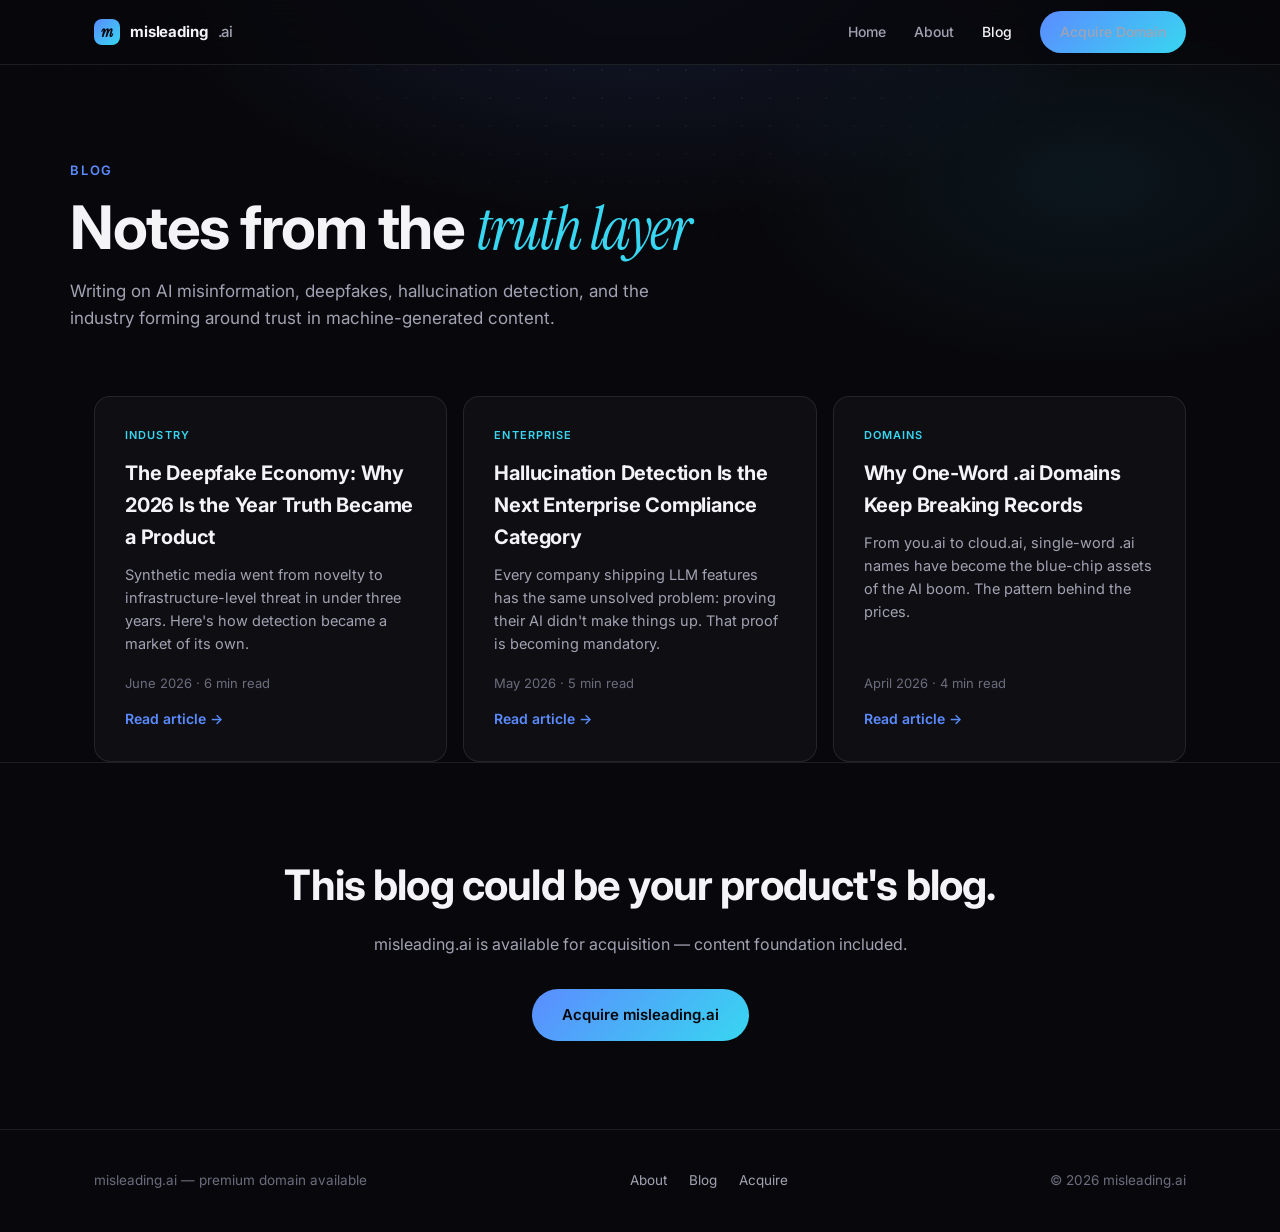
==== blog/index.html @ ee9572f5 "Redesign site with modern look; add blog section and about page - Replace cyberpunk/glitch theme wit" ====
<!DOCTYPE html>
<html lang="en">
<head>
<meta charset="UTF-8">
<meta name="viewport" content="width=device-width, initial-scale=1.0">
<title>Blog — misleading.ai</title>
<meta name="description" content="Notes on AI misinformation, deepfakes, hallucination detection, and the emerging AI-trust industry — from misleading.ai.">
<link rel="icon" type="image/svg+xml" href="/favicon.svg">
<link rel="stylesheet" href="/styles.css">
</head>
<body>

<div class="backdrop"></div>

<header>
  <nav class="nav">
    <a href="/" class="brand"><span class="brand-mark">m</span>misleading<span class="tld">.ai</span></a>
    <button class="menu-toggle" id="menuToggle" aria-label="Toggle menu">☰</button>
    <div class="nav-links" id="navLinks">
      <a href="/">Home</a>
      <a href="/about.html">About</a>
      <a href="/blog/" class="active">Blog</a>
      <a href="/#acquire" class="btn btn-primary">Acquire Domain</a>
    </div>
  </nav>
</header>

<main>

<section class="page-hero wrap">
  <div class="eyebrow">Blog</div>
  <h1>Notes from the <em>truth layer</em></h1>
  <p>Writing on AI misinformation, deepfakes, hallucination detection, and the industry forming around trust in machine-generated content.</p>
</section>

<section class="wrap" style="padding-top:40px;">
  <div class="grid grid-3">
    <a href="/blog/deepfake-economy-2026.html" class="card post-card reveal">
      <span class="card-tag">Industry</span>
      <h3>The Deepfake Economy: Why 2026 Is the Year Truth Became a Product</h3>
      <p>Synthetic media went from novelty to infrastructure-level threat in under three years. Here's how detection became a market of its own.</p>
      <span class="post-meta">June 2026 · 6 min read</span>
      <span class="read-link">Read article →</span>
    </a>
    <a href="/blog/hallucination-detection-compliance.html" class="card post-card reveal" style="transition-delay:0.08s">
      <span class="card-tag">Enterprise</span>
      <h3>Hallucination Detection Is the Next Enterprise Compliance Category</h3>
      <p>Every company shipping LLM features has the same unsolved problem: proving their AI didn't make things up. That proof is becoming mandatory.</p>
      <span class="post-meta">May 2026 · 5 min read</span>
      <span class="read-link">Read article →</span>
    </a>
    <a href="/blog/one-word-ai-domains.html" class="card post-card reveal" style="transition-delay:0.16s">
      <span class="card-tag">Domains</span>
      <h3>Why One-Word .ai Domains Keep Breaking Records</h3>
      <p>From you.ai to cloud.ai, single-word .ai names have become the blue-chip assets of the AI boom. The pattern behind the prices.</p>
      <span class="post-meta">April 2026 · 4 min read</span>
      <span class="read-link">Read article →</span>
    </a>
  </div>
</section>

<div class="cta-band">
  <div class="wrap">
    <h2>This blog could be your product's blog.</h2>
    <p>misleading.ai is available for acquisition — content foundation included.</p>
    <a href="/#acquire" class="btn btn-primary btn-lg">Acquire misleading.ai</a>
  </div>
</div>

</main>

<footer>
  <div class="wrap footer-inner">
    <span>misleading.ai — premium domain available</span>
    <div class="footer-links">
      <a href="/about.html">About</a>
      <a href="/blog/">Blog</a>
      <a href="/#acquire">Acquire</a>
    </div>
    <span>&copy; 2026 misleading.ai</span>
  </div>
</footer>

<script src="/script.js"></script>
</body>
</html>
---- styles.css ----
@import url('https://fonts.googleapis.com/css2?family=Inter:wght@400;500;600;700&family=Instrument+Serif:ital@0;1&display=swap');

:root {
  --bg: #08080c;
  --bg-2: #0d0d15;
  --surface: rgba(255, 255, 255, 0.03);
  --surface-2: rgba(255, 255, 255, 0.055);
  --border: rgba(255, 255, 255, 0.09);
  --border-strong: rgba(255, 255, 255, 0.16);
  --text: #f4f4f7;
  --muted: #a2a2b3;
  --faint: #6c6c7e;
  --accent: #5b8cff;
  --accent-2: #38d6f0;
  --good: #34d399;
  --warn: #fbbf24;
  --bad: #f87171;
  --radius: 16px;
  --radius-lg: 24px;
}

* { margin: 0; padding: 0; box-sizing: border-box; }
html { scroll-behavior: smooth; }

body {
  background: var(--bg);
  color: var(--text);
  font-family: 'Inter', system-ui, sans-serif;
  font-size: 16px;
  line-height: 1.6;
  -webkit-font-smoothing: antialiased;
  overflow-x: hidden;
}

::selection { background: rgba(91, 140, 255, 0.35); }

a { color: inherit; text-decoration: none; }
img { max-width: 100%; }

/* ── Backdrop glow ─────────────────────────────────────────────── */
.backdrop {
  position: fixed;
  inset: 0;
  z-index: -1;
  background:
    radial-gradient(ellipse 60% 45% at 50% -5%, rgba(91, 140, 255, 0.14), transparent 65%),
    radial-gradient(ellipse 45% 35% at 85% 20%, rgba(56, 214, 240, 0.07), transparent 60%),
    var(--bg);
}
.backdrop::after {
  content: '';
  position: absolute;
  inset: 0;
  background-image: radial-gradient(rgba(255,255,255,0.055) 1px, transparent 1px);
  background-size: 28px 28px;
  mask-image: radial-gradient(ellipse 70% 55% at 50% 0%, black, transparent 75%);
  -webkit-mask-image: radial-gradient(ellipse 70% 55% at 50% 0%, black, transparent 75%);
}

.wrap { max-width: 1140px; margin: 0 auto; padding: 0 24px; }

/* ── Header ────────────────────────────────────────────────────── */
header {
  position: fixed;
  top: 0; left: 0; right: 0;
  z-index: 100;
  backdrop-filter: blur(16px);
  -webkit-backdrop-filter: blur(16px);
  background: rgba(8, 8, 12, 0.72);
  border-bottom: 1px solid var(--border);
}
.nav {
  max-width: 1140px;
  margin: 0 auto;
  padding: 0 24px;
  height: 64px;
  display: flex;
  align-items: center;
  justify-content: space-between;
  gap: 24px;
}
.brand {
  display: flex;
  align-items: center;
  gap: 10px;
  font-weight: 700;
  font-size: 15px;
  letter-spacing: -0.01em;
}
.brand-mark {
  width: 26px; height: 26px;
  border-radius: 8px;
  background: linear-gradient(135deg, var(--accent), var(--accent-2));
  display: grid;
  place-items: center;
  font-family: 'Instrument Serif', serif;
  font-style: italic;
  font-size: 16px;
  color: #06060a;
}
.brand .tld { color: var(--muted); font-weight: 500; }
.nav-links { display: flex; align-items: center; gap: 28px; }
.nav-links a {
  font-size: 14px;
  color: var(--muted);
  font-weight: 500;
  transition: color 0.2s;
}
.nav-links a:hover, .nav-links a.active { color: var(--text); }
.btn {
  display: inline-flex;
  align-items: center;
  gap: 8px;
  padding: 10px 20px;
  border-radius: 999px;
  font-size: 14px;
  font-weight: 600;
  border: 1px solid var(--border-strong);
  color: var(--text);
  transition: all 0.2s;
  cursor: pointer;
  background: transparent;
  font-family: inherit;
}
.btn:hover { border-color: rgba(255,255,255,0.32); background: var(--surface-2); }
.btn-primary {
  background: linear-gradient(135deg, var(--accent), var(--accent-2));
  color: #06060a;
  border: none;
}
.btn-primary:hover {
  background: linear-gradient(135deg, #6d99ff, #55e0f6);
  box-shadow: 0 8px 32px rgba(91, 140, 255, 0.35);
}
.btn-lg { padding: 14px 30px; font-size: 15px; }

.menu-toggle {
  display: none;
  background: none;
  border: none;
  color: var(--text);
  font-size: 22px;
  cursor: pointer;
  padding: 4px 8px;
}

/* ── Hero ──────────────────────────────────────────────────────── */
.hero {
  padding: 168px 0 80px;
  text-align: center;
}
.pill {
  display: inline-flex;
  align-items: center;
  gap: 8px;
  padding: 7px 16px;
  border-radius: 999px;
  border: 1px solid var(--border);
  background: var(--surface);
  font-size: 13px;
  font-weight: 500;
  color: var(--muted);
  margin-bottom: 28px;
}
.pill .dot {
  width: 7px; height: 7px;
  border-radius: 50%;
  background: var(--good);
  box-shadow: 0 0 12px var(--good);
  animation: pulse 2.4s ease-in-out infinite;
}
@keyframes pulse { 50% { opacity: 0.45; } }

h1.hero-title {
  font-size: clamp(44px, 7.5vw, 88px);
  line-height: 1.04;
  letter-spacing: -0.03em;
  font-weight: 700;
  margin-bottom: 24px;
}
.hero-title .accent-word {
  font-family: 'Instrument Serif', serif;
  font-style: italic;
  font-weight: 400;
  background: linear-gradient(100deg, var(--accent), var(--accent-2));
  -webkit-background-clip: text;
  background-clip: text;
  color: transparent;
  padding-right: 0.06em;
}
.hero-sub {
  max-width: 640px;
  margin: 0 auto 40px;
  font-size: 18px;
  color: var(--muted);
}
.hero-ctas {
  display: flex;
  justify-content: center;
  gap: 14px;
  flex-wrap: wrap;
  margin-bottom: 72px;
}

/* ── Demo card ─────────────────────────────────────────────────── */
.demo {
  max-width: 780px;
  margin: 0 auto;
  text-align: left;
  background: linear-gradient(180deg, var(--surface-2), var(--surface));
  border: 1px solid var(--border);
  border-radius: var(--radius-lg);
  padding: 26px;
  box-shadow: 0 30px 80px rgba(0, 0, 0, 0.5);
}
.demo-head {
  display: flex;
  align-items: center;
  justify-content: space-between;
  margin-bottom: 18px;
}
.demo-title { font-size: 13px; color: var(--faint); font-weight: 500; letter-spacing: 0.04em; }
.demo-dots { display: flex; gap: 6px; }
.demo-dots span { width: 9px; height: 9px; border-radius: 50%; }
.demo-dots span:first-child { background: rgba(248, 113, 113, 0.6); }
.demo-dots span:nth-child(2) { background: rgba(251, 191, 36, 0.6); }
.demo-dots span:last-child { background: rgba(52, 211, 153, 0.6); }

.scan-row { display: flex; gap: 10px; position: relative; }
.scan-input {
  flex: 1;
  background: rgba(0, 0, 0, 0.35);
  border: 1px solid var(--border);
  border-radius: 12px;
  padding: 14px 18px;
  color: var(--text);
  font-family: inherit;
  font-size: 15px;
  outline: none;
  transition: border-color 0.2s;
  min-width: 0;
}
.scan-input:focus { border-color: var(--accent); }
.scan-input::placeholder { color: var(--faint); }

.result {
  display: none;
  margin-top: 18px;
  padding: 18px;
  border-radius: 14px;
  border: 1px solid var(--border);
  background: rgba(0, 0, 0, 0.28);
}
.result.show { display: block; animation: rise 0.35s ease; }
@keyframes rise { from { opacity: 0; transform: translateY(8px); } }
.result-top { display: flex; align-items: center; gap: 12px; margin-bottom: 12px; flex-wrap: wrap; }
.verdict-badge {
  padding: 5px 14px;
  border-radius: 999px;
  font-size: 12px;
  font-weight: 700;
  letter-spacing: 0.08em;
}
.v-bad .verdict-badge { background: rgba(248, 113, 113, 0.14); color: var(--bad); }
.v-warn .verdict-badge { background: rgba(251, 191, 36, 0.14); color: var(--warn); }
.v-good .verdict-badge { background: rgba(52, 211, 153, 0.14); color: var(--good); }
.verdict-conf { font-size: 13px; color: var(--muted); }
.meter { height: 6px; border-radius: 99px; background: rgba(255,255,255,0.07); overflow: hidden; margin-bottom: 14px; }
.meter-fill { height: 100%; width: 0; border-radius: 99px; transition: width 0.9s cubic-bezier(0.2, 0.8, 0.2, 1); }
.v-bad .meter-fill { background: var(--bad); }
.v-warn .meter-fill { background: var(--warn); }
.v-good .meter-fill { background: var(--good); }
.chips { display: flex; flex-wrap: wrap; gap: 8px; }
.chip {
  font-size: 12px;
  color: var(--muted);
  border: 1px solid var(--border);
  padding: 4px 12px;
  border-radius: 999px;
}
.presets { display: flex; flex-wrap: wrap; gap: 8px; margin-top: 16px; }
.preset {
  font-family: inherit;
  font-size: 13px;
  color: var(--muted);
  background: transparent;
  border: 1px solid var(--border);
  border-radius: 999px;
  padding: 6px 14px;
  cursor: pointer;
  transition: all 0.2s;
}
.preset:hover { color: var(--text); border-color: var(--border-strong); background: var(--surface-2); }
.demo-note { margin-top: 14px; font-size: 12px; color: var(--faint); }

/* ── Sections ──────────────────────────────────────────────────── */
section { padding: 88px 0; }
.eyebrow {
  font-size: 13px;
  font-weight: 600;
  letter-spacing: 0.14em;
  text-transform: uppercase;
  color: var(--accent);
  margin-bottom: 14px;
}
h2.section-title {
  font-size: clamp(30px, 4.4vw, 46px);
  line-height: 1.12;
  letter-spacing: -0.02em;
  font-weight: 700;
  margin-bottom: 18px;
}
h2.section-title em {
  font-family: 'Instrument Serif', serif;
  font-weight: 400;
  color: var(--accent-2);
}
.section-sub { color: var(--muted); max-width: 560px; font-size: 17px; }
.section-head { margin-bottom: 48px; }
.section-head.center { text-align: center; }
.section-head.center .section-sub { margin: 0 auto; }

/* ── Stats ─────────────────────────────────────────────────────── */
.stats {
  display: grid;
  grid-template-columns: repeat(3, 1fr);
  gap: 16px;
}
.stat {
  border: 1px solid var(--border);
  border-radius: var(--radius);
  background: var(--surface);
  padding: 32px 28px;
}
.stat-num {
  font-family: 'Instrument Serif', serif;
  font-size: 52px;
  line-height: 1;
  background: linear-gradient(120deg, var(--accent), var(--accent-2));
  -webkit-background-clip: text;
  background-clip: text;
  color: transparent;
  margin-bottom: 10px;
}
.stat-label { font-size: 14px; color: var(--muted); }

/* ── Cards grid ────────────────────────────────────────────────── */
.grid { display: grid; gap: 16px; }
.grid-3 { grid-template-columns: repeat(3, 1fr); }
.grid-2 { grid-template-columns: repeat(2, 1fr); }
.card {
  border: 1px solid var(--border);
  border-radius: var(--radius);
  background: var(--surface);
  padding: 30px;
  transition: border-color 0.25s, background 0.25s, transform 0.25s;
}
.card:hover { border-color: var(--border-strong); background: var(--surface-2); transform: translateY(-2px); }
.card-featured { grid-column: span 3; background: linear-gradient(120deg, rgba(91, 140, 255, 0.1), var(--surface) 55%); }
.card-tag {
  display: inline-block;
  font-size: 11px;
  font-weight: 600;
  letter-spacing: 0.1em;
  text-transform: uppercase;
  color: var(--accent-2);
  margin-bottom: 14px;
}
.card h3 { font-size: 20px; letter-spacing: -0.01em; margin-bottom: 10px; }
.card p { font-size: 14.5px; color: var(--muted); }
.card-featured h3 { font-size: 26px; }
.card-featured p { max-width: 620px; font-size: 15.5px; }

/* ── Buyers ────────────────────────────────────────────────────── */
.buyer {
  display: flex;
  gap: 22px;
  padding: 28px 0;
  border-bottom: 1px solid var(--border);
}
.buyer:last-child { border-bottom: none; }
.buyer-num {
  font-family: 'Instrument Serif', serif;
  font-style: italic;
  font-size: 22px;
  color: var(--faint);
  min-width: 44px;
}
.buyer h3 { font-size: 19px; margin-bottom: 6px; letter-spacing: -0.01em; }
.buyer p { font-size: 15px; color: var(--muted); max-width: 720px; }

/* ── Acquire ───────────────────────────────────────────────────── */
.acquire-card {
  position: relative;
  text-align: center;
  border: 1px solid var(--border-strong);
  border-radius: var(--radius-lg);
  padding: 72px 32px;
  background:
    radial-gradient(ellipse 70% 90% at 50% 0%, rgba(91, 140, 255, 0.16), transparent 70%),
    var(--surface);
  overflow: hidden;
}
.acquire-domain {
  font-size: clamp(38px, 6.4vw, 72px);
  font-weight: 700;
  letter-spacing: -0.03em;
  margin: 8px 0 18px;
}
.acquire-domain .tld {
  font-family: 'Instrument Serif', serif;
  font-style: italic;
  font-weight: 400;
  background: linear-gradient(100deg, var(--accent), var(--accent-2));
  -webkit-background-clip: text;
  background-clip: text;
  color: transparent;
}
.acquire-sub { max-width: 560px; margin: 0 auto 36px; color: var(--muted); font-size: 16.5px; }
.price-row {
  display: inline-flex;
  align-items: baseline;
  gap: 18px;
  margin-bottom: 36px;
  flex-wrap: wrap;
  justify-content: center;
}
.price {
  font-family: 'Instrument Serif', serif;
  font-size: 44px;
  line-height: 1;
}
.price-label {
  font-size: 12px;
  font-weight: 600;
  letter-spacing: 0.14em;
  text-transform: uppercase;
  color: var(--faint);
}

/* ── Blog & inner pages ────────────────────────────────────────── */
.page-hero { padding: 160px 0 24px; }
.page-hero h1 {
  font-size: clamp(36px, 5.5vw, 60px);
  letter-spacing: -0.025em;
  line-height: 1.08;
  margin-bottom: 16px;
}
.page-hero h1 em {
  font-family: 'Instrument Serif', serif;
  font-weight: 400;
  color: var(--accent-2);
}
.page-hero p { color: var(--muted); font-size: 17px; max-width: 620px; }

.post-card { display: flex; flex-direction: column; }
.post-card .card-tag { margin-bottom: 12px; }
.post-card h3 { margin-bottom: 10px; }
.post-card p { flex: 1; }
.post-meta { margin-top: 18px; font-size: 13px; color: var(--faint); }
.read-link { margin-top: 14px; font-size: 14px; font-weight: 600; color: var(--accent); }
.post-card:hover .read-link { color: var(--accent-2); }

article.post { max-width: 720px; margin: 0 auto; padding: 24px 0 40px; }
article.post .post-meta { margin: 0 0 40px; }
article.post h2 {
  font-size: 26px;
  letter-spacing: -0.015em;
  margin: 44px 0 14px;
}
article.post p { color: #c9c9d6; margin-bottom: 18px; font-size: 16.5px; line-height: 1.75; }
article.post ul { color: #c9c9d6; margin: 0 0 18px 22px; line-height: 1.75; font-size: 16.5px; }
article.post li { margin-bottom: 8px; }
article.post strong { color: var(--text); }
article.post blockquote {
  border-left: 3px solid var(--accent);
  padding: 4px 0 4px 22px;
  margin: 28px 0;
  font-family: 'Instrument Serif', serif;
  font-style: italic;
  font-size: 21px;
  color: var(--text);
  line-height: 1.5;
}
.back-link {
  display: inline-flex;
  align-items: center;
  gap: 8px;
  font-size: 14px;
  font-weight: 500;
  color: var(--muted);
  margin-bottom: 28px;
  transition: color 0.2s;
}
.back-link:hover { color: var(--text); }

/* ── About ─────────────────────────────────────────────────────── */
.prose { max-width: 720px; }
.prose p { color: #c9c9d6; margin-bottom: 18px; font-size: 16.5px; line-height: 1.75; }
.prose h2 { font-size: 24px; letter-spacing: -0.015em; margin: 40px 0 14px; }
.checklist { list-style: none; margin: 24px 0; }
.checklist li {
  position: relative;
  padding-left: 32px;
  margin-bottom: 14px;
  color: #c9c9d6;
  font-size: 16px;
}
.checklist li::before {
  content: '✓';
  position: absolute;
  left: 0;
  top: 2px;
  width: 20px; height: 20px;
  border-radius: 6px;
  background: rgba(52, 211, 153, 0.14);
  color: var(--good);
  font-size: 12px;
  display: grid;
  place-items: center;
}

/* ── CTA band ──────────────────────────────────────────────────── */
.cta-band {
  text-align: center;
  border-top: 1px solid var(--border);
  padding: 88px 0;
}
.cta-band h2 { font-size: clamp(28px, 4vw, 42px); letter-spacing: -0.02em; margin-bottom: 14px; }
.cta-band p { color: var(--muted); margin-bottom: 32px; }

/* ── Footer ────────────────────────────────────────────────────── */
footer {
  border-top: 1px solid var(--border);
  padding: 40px 0;
}
.footer-inner {
  display: flex;
  align-items: center;
  justify-content: space-between;
  gap: 20px;
  flex-wrap: wrap;
  font-size: 13.5px;
  color: var(--faint);
}
.footer-links { display: flex; gap: 22px; }
.footer-links a { color: var(--muted); transition: color 0.2s; }
.footer-links a:hover { color: var(--text); }

/* ── Reveal ────────────────────────────────────────────────────── */
.reveal { opacity: 0; transform: translateY(18px); transition: opacity 0.6s ease, transform 0.6s ease; }
.reveal.on { opacity: 1; transform: none; }
@media (prefers-reduced-motion: reduce) {
  .reveal { opacity: 1; transform: none; transition: none; }
  html { scroll-behavior: auto; }
}

/* ── Responsive ────────────────────────────────────────────────── */
@media (max-width: 900px) {
  .grid-3 { grid-template-columns: 1fr 1fr; }
  .card-featured { grid-column: span 2; }
  .stats { grid-template-columns: 1fr; }
}
@media (max-width: 640px) {
  .menu-toggle { display: block; }
  .nav-links {
    display: none;
    position: absolute;
    top: 64px; left: 0; right: 0;
    flex-direction: column;
    align-items: flex-start;
    gap: 0;
    background: rgba(8, 8, 12, 0.97);
    border-bottom: 1px solid var(--border);
    padding: 8px 24px 16px;
  }
  .nav-links.open { display: flex; }
  .nav-links a { padding: 12px 0; width: 100%; }
  .nav-links .btn { margin-top: 8px; }
  .grid-3, .grid-2 { grid-template-columns: 1fr; }
  .card-featured { grid-column: span 1; }
  .hero { padding-top: 132px; }
  .scan-row { flex-direction: column; }
  .scan-row .btn { justify-content: center; }
  section { padding: 64px 0; }
  .buyer { flex-direction: column; gap: 8px; }
}
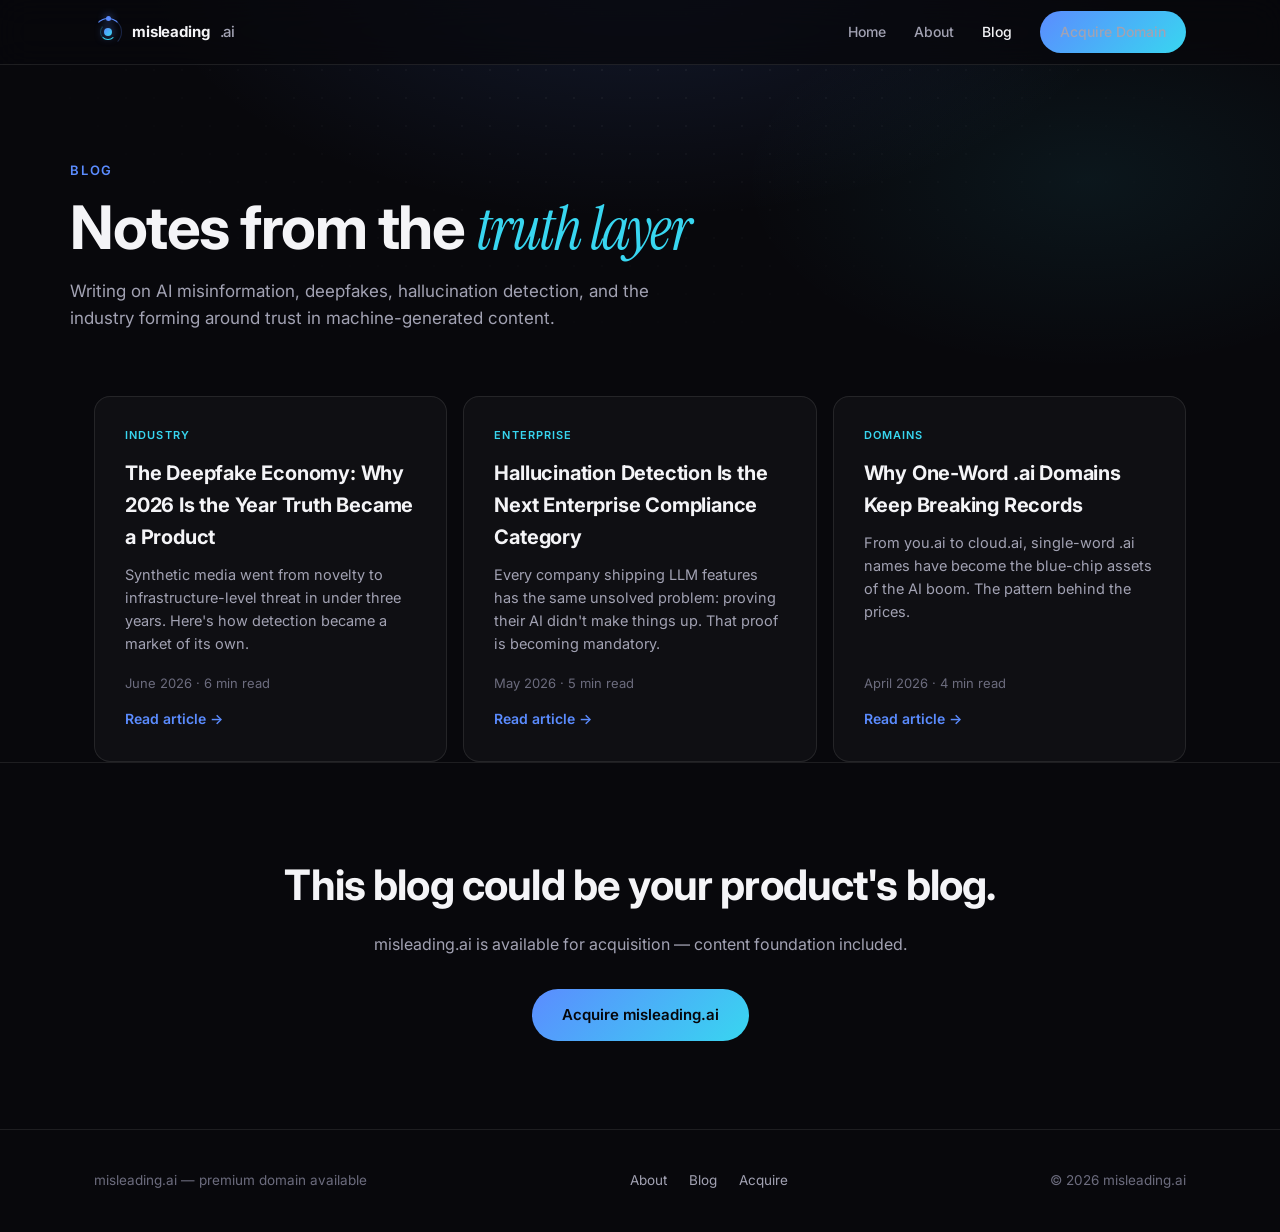
==== commit c9277d39: "Add animated orbiting-circles logo Replace the static gradient-square brand mark with a dynamic logo" ====
--- a/blog/index.html
+++ b/blog/index.html
@@ -14,7 +14,7 @@
 
 <header>
   <nav class="nav">
-    <a href="/" class="brand"><span class="brand-mark">m</span>misleading<span class="tld">.ai</span></a>
+    <a href="/" class="brand"><span class="brand-mark"><span class="orbit orbit-1"></span><span class="orbit orbit-2"></span><span class="core"></span></span>misleading<span class="tld">.ai</span></a>
     <button class="menu-toggle" id="menuToggle" aria-label="Toggle menu">☰</button>
     <div class="nav-links" id="navLinks">
       <a href="/">Home</a>
--- a/styles.css
+++ b/styles.css
@@ -88,15 +88,52 @@
   letter-spacing: -0.01em;
 }
 .brand-mark {
-  width: 26px; height: 26px;
-  border-radius: 8px;
-  background: linear-gradient(135deg, var(--accent), var(--accent-2));
+  position: relative;
+  width: 28px; height: 28px;
   display: grid;
   place-items: center;
-  font-family: 'Instrument Serif', serif;
-  font-style: italic;
-  font-size: 16px;
-  color: #06060a;
+  flex-shrink: 0;
+}
+.brand-mark .core {
+  width: 8px; height: 8px;
+  border-radius: 50%;
+  background: linear-gradient(135deg, var(--accent), var(--accent-2));
+  box-shadow: 0 0 10px rgba(91, 140, 255, 0.7);
+  animation: core-pulse 2.8s ease-in-out infinite;
+}
+.brand-mark .orbit {
+  position: absolute;
+  border-radius: 50%;
+  border: 1.5px solid transparent;
+}
+.brand-mark .orbit-1 {
+  inset: 0;
+  border-top-color: var(--accent);
+  border-right-color: rgba(91, 140, 255, 0.25);
+  animation: orbit-spin 3.2s linear infinite;
+}
+.brand-mark .orbit-1::after {
+  content: '';
+  position: absolute;
+  top: -3px; left: 50%;
+  width: 5px; height: 5px;
+  margin-left: -2.5px;
+  border-radius: 50%;
+  background: var(--accent);
+  box-shadow: 0 0 8px var(--accent);
+}
+.brand-mark .orbit-2 {
+  inset: 6px;
+  border-bottom-color: var(--accent-2);
+  border-left-color: rgba(56, 214, 240, 0.25);
+  animation: orbit-spin 2.1s linear infinite reverse;
+}
+@keyframes orbit-spin { to { transform: rotate(360deg); } }
+@keyframes core-pulse { 50% { transform: scale(1.4); opacity: 0.75; } }
+.brand:hover .orbit-1 { animation-duration: 1s; }
+.brand:hover .orbit-2 { animation-duration: 0.7s; }
+@media (prefers-reduced-motion: reduce) {
+  .brand-mark .orbit-1, .brand-mark .orbit-2, .brand-mark .core { animation: none; }
 }
 .brand .tld { color: var(--muted); font-weight: 500; }
 .nav-links { display: flex; align-items: center; gap: 28px; }
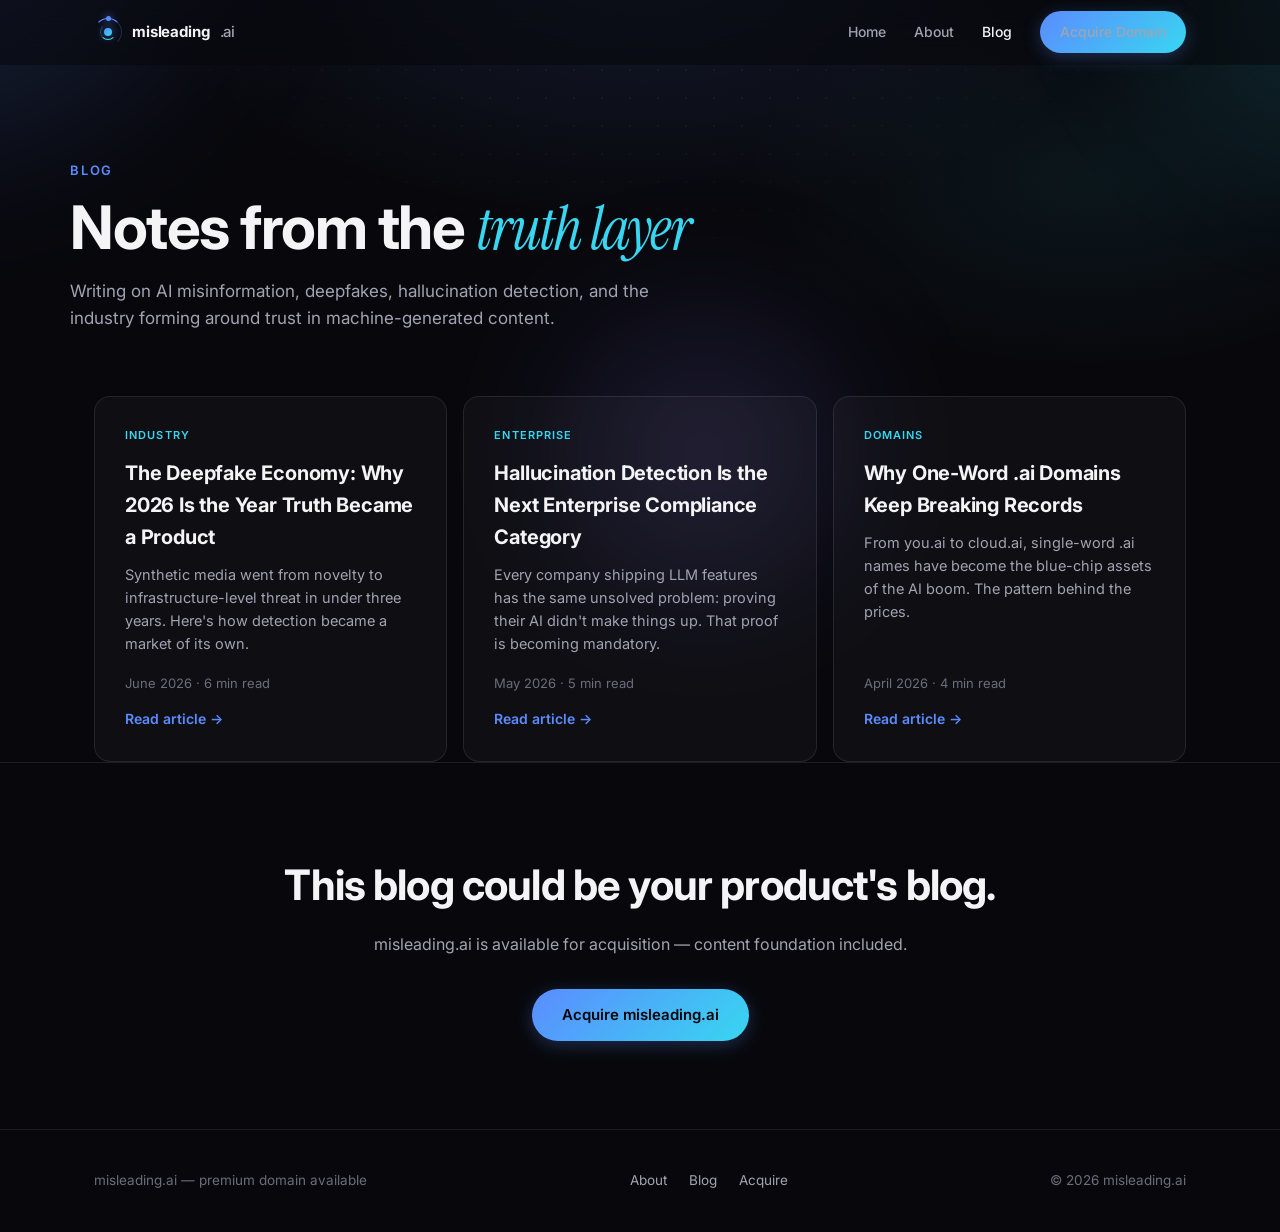
==== commit 14f61b7b: "Refresh site design with premium motion & polish - Add hero-sized animated orbit logo mark to the ho" ====
--- a/blog/index.html
+++ b/blog/index.html
@@ -11,6 +11,8 @@
 <body>
 
 <div class="backdrop"></div>
+<div class="aurora"><span class="a1"></span><span class="a2"></span><span class="a3"></span></div>
+<div class="scroll-progress" id="scrollProgress"></div>
 
 <header>
   <nav class="nav">
--- a/styles.css
+++ b/styles.css
@@ -41,7 +41,7 @@
 .backdrop {
   position: fixed;
   inset: 0;
-  z-index: -1;
+  z-index: -2;
   background:
     radial-gradient(ellipse 60% 45% at 50% -5%, rgba(91, 140, 255, 0.14), transparent 65%),
     radial-gradient(ellipse 45% 35% at 85% 20%, rgba(56, 214, 240, 0.07), transparent 60%),
@@ -55,6 +55,67 @@
   background-size: 28px 28px;
   mask-image: radial-gradient(ellipse 70% 55% at 50% 0%, black, transparent 75%);
   -webkit-mask-image: radial-gradient(ellipse 70% 55% at 50% 0%, black, transparent 75%);
+}
+
+/* Animated aurora blobs for depth + movement */
+.aurora {
+  position: fixed;
+  inset: -25%;
+  z-index: -1;
+  pointer-events: none;
+  filter: blur(70px);
+  opacity: 0.55;
+}
+.aurora span {
+  position: absolute;
+  display: block;
+  border-radius: 50%;
+  mix-blend-mode: screen;
+}
+.aurora .a1 {
+  width: 46vw; height: 46vw;
+  top: -6%; left: 4%;
+  background: radial-gradient(circle at 30% 30%, rgba(91, 140, 255, 0.55), transparent 62%);
+  animation: drift-1 22s ease-in-out infinite;
+}
+.aurora .a2 {
+  width: 40vw; height: 40vw;
+  top: -2%; right: 2%;
+  background: radial-gradient(circle at 60% 40%, rgba(56, 214, 240, 0.45), transparent 62%);
+  animation: drift-2 26s ease-in-out infinite;
+}
+.aurora .a3 {
+  width: 34vw; height: 34vw;
+  top: 34%; left: 42%;
+  background: radial-gradient(circle at 50% 50%, rgba(139, 122, 255, 0.4), transparent 64%);
+  animation: drift-3 30s ease-in-out infinite;
+}
+@keyframes drift-1 {
+  33% { transform: translate(8vw, 6vh) scale(1.15); }
+  66% { transform: translate(-4vw, 10vh) scale(0.92); }
+}
+@keyframes drift-2 {
+  33% { transform: translate(-7vw, 8vh) scale(0.9); }
+  66% { transform: translate(5vw, -4vh) scale(1.12); }
+}
+@keyframes drift-3 {
+  33% { transform: translate(-9vw, -6vh) scale(1.1); }
+  66% { transform: translate(7vw, 5vh) scale(0.94); }
+}
+@media (prefers-reduced-motion: reduce) {
+  .aurora span { animation: none; }
+}
+
+/* ── Scroll progress bar ───────────────────────────────────────── */
+.scroll-progress {
+  position: fixed;
+  top: 0; left: 0;
+  height: 2px;
+  width: 0;
+  z-index: 200;
+  background: linear-gradient(90deg, var(--accent), var(--accent-2));
+  box-shadow: 0 0 12px rgba(56, 214, 240, 0.6);
+  transition: width 0.1s linear;
 }
 
 .wrap { max-width: 1140px; margin: 0 auto; padding: 0 24px; }
@@ -66,8 +127,14 @@
   z-index: 100;
   backdrop-filter: blur(16px);
   -webkit-backdrop-filter: blur(16px);
-  background: rgba(8, 8, 12, 0.72);
+  background: rgba(8, 8, 12, 0.55);
+  border-bottom: 1px solid transparent;
+  transition: background 0.3s ease, border-color 0.3s ease, box-shadow 0.3s ease;
+}
+header.scrolled {
+  background: rgba(8, 8, 12, 0.82);
   border-bottom: 1px solid var(--border);
+  box-shadow: 0 10px 40px rgba(0, 0, 0, 0.4);
 }
 .nav {
   max-width: 1140px;
@@ -161,15 +228,33 @@
 }
 .btn:hover { border-color: rgba(255,255,255,0.32); background: var(--surface-2); }
 .btn-primary {
+  position: relative;
   background: linear-gradient(135deg, var(--accent), var(--accent-2));
   color: #06060a;
   border: none;
-}
+  overflow: hidden;
+  box-shadow: 0 4px 18px rgba(91, 140, 255, 0.28);
+}
+/* moving sheen */
+.btn-primary::after {
+  content: '';
+  position: absolute;
+  top: 0; left: -60%;
+  width: 40%; height: 100%;
+  background: linear-gradient(100deg, transparent, rgba(255, 255, 255, 0.55), transparent);
+  transform: skewX(-18deg);
+  transition: left 0.6s ease;
+}
+.btn-primary:hover::after { left: 130%; }
 .btn-primary:hover {
   background: linear-gradient(135deg, #6d99ff, #55e0f6);
-  box-shadow: 0 8px 32px rgba(91, 140, 255, 0.35);
+  box-shadow: 0 10px 38px rgba(91, 140, 255, 0.45);
+  transform: translateY(-1px);
 }
 .btn-lg { padding: 14px 30px; font-size: 15px; }
+@media (prefers-reduced-motion: reduce) {
+  .btn-primary::after { display: none; }
+}
 
 .menu-toggle {
   display: none;
@@ -183,8 +268,73 @@
 
 /* ── Hero ──────────────────────────────────────────────────────── */
 .hero {
-  padding: 168px 0 80px;
+  padding: 150px 0 80px;
   text-align: center;
+}
+
+/* Large animated logo mark — the moving logo, hero-sized */
+.hero-mark {
+  position: relative;
+  width: 116px; height: 116px;
+  margin: 0 auto 30px;
+  display: grid;
+  place-items: center;
+}
+.hero-mark .h-glow {
+  position: absolute;
+  inset: -30%;
+  border-radius: 50%;
+  background: radial-gradient(circle, rgba(91, 140, 255, 0.35), transparent 65%);
+  animation: hero-glow 3.6s ease-in-out infinite;
+}
+.hero-mark .h-core {
+  width: 26px; height: 26px;
+  border-radius: 50%;
+  background: linear-gradient(135deg, var(--accent), var(--accent-2));
+  box-shadow: 0 0 26px rgba(91, 140, 255, 0.85);
+  animation: core-pulse 2.8s ease-in-out infinite;
+}
+.hero-mark .h-ring {
+  position: absolute;
+  border-radius: 50%;
+  border: 2px solid transparent;
+}
+.hero-mark .h-ring-1 {
+  inset: 0;
+  border-top-color: var(--accent);
+  border-right-color: rgba(91, 140, 255, 0.28);
+  animation: orbit-spin 5s linear infinite;
+}
+.hero-mark .h-ring-1::after {
+  content: '';
+  position: absolute;
+  top: -5px; left: 50%;
+  width: 9px; height: 9px;
+  margin-left: -4.5px;
+  border-radius: 50%;
+  background: var(--accent);
+  box-shadow: 0 0 14px var(--accent);
+}
+.hero-mark .h-ring-2 {
+  inset: 22px;
+  border-bottom-color: var(--accent-2);
+  border-left-color: rgba(56, 214, 240, 0.28);
+  animation: orbit-spin 3.4s linear infinite reverse;
+}
+.hero-mark .h-ring-2::after {
+  content: '';
+  position: absolute;
+  bottom: -4px; left: 50%;
+  width: 7px; height: 7px;
+  margin-left: -3.5px;
+  border-radius: 50%;
+  background: var(--accent-2);
+  box-shadow: 0 0 12px var(--accent-2);
+}
+@keyframes hero-glow { 50% { opacity: 0.5; transform: scale(1.12); } }
+@media (prefers-reduced-motion: reduce) {
+  .hero-mark .h-glow, .hero-mark .h-core,
+  .hero-mark .h-ring-1, .hero-mark .h-ring-2 { animation: none; }
 }
 .pill {
   display: inline-flex;
@@ -219,11 +369,17 @@
   font-family: 'Instrument Serif', serif;
   font-style: italic;
   font-weight: 400;
-  background: linear-gradient(100deg, var(--accent), var(--accent-2));
+  background: linear-gradient(100deg, var(--accent) 0%, var(--accent-2) 30%, #b8a5ff 50%, var(--accent-2) 70%, var(--accent) 100%);
+  background-size: 220% auto;
   -webkit-background-clip: text;
   background-clip: text;
   color: transparent;
   padding-right: 0.06em;
+  animation: shimmer 6s linear infinite;
+}
+@keyframes shimmer { to { background-position: -220% center; } }
+@media (prefers-reduced-motion: reduce) {
+  .hero-title .accent-word { animation: none; }
 }
 .hero-sub {
   max-width: 640px;
@@ -241,6 +397,7 @@
 
 /* ── Demo card ─────────────────────────────────────────────────── */
 .demo {
+  position: relative;
   max-width: 780px;
   margin: 0 auto;
   text-align: left;
@@ -249,6 +406,20 @@
   border-radius: var(--radius-lg);
   padding: 26px;
   box-shadow: 0 30px 80px rgba(0, 0, 0, 0.5);
+}
+/* animated gradient glow ring around the demo */
+.demo::before {
+  content: '';
+  position: absolute;
+  inset: -1px;
+  border-radius: inherit;
+  padding: 1px;
+  background: linear-gradient(130deg, rgba(91,140,255,0.6), transparent 35%, transparent 65%, rgba(56,214,240,0.6));
+  -webkit-mask: linear-gradient(#000 0 0) content-box, linear-gradient(#000 0 0);
+  -webkit-mask-composite: xor;
+  mask-composite: exclude;
+  pointer-events: none;
+  opacity: 0.7;
 }
 .demo-head {
   display: flex;
@@ -364,11 +535,25 @@
   gap: 16px;
 }
 .stat {
+  position: relative;
   border: 1px solid var(--border);
   border-radius: var(--radius);
   background: var(--surface);
   padding: 32px 28px;
-}
+  overflow: hidden;
+  transition: border-color 0.25s, transform 0.25s, box-shadow 0.25s;
+}
+.stat::before {
+  content: '';
+  position: absolute;
+  inset: 0;
+  background: radial-gradient(320px circle at var(--mx, 50%) var(--my, 0%), rgba(91, 140, 255, 0.14), transparent 60%);
+  opacity: 0;
+  transition: opacity 0.3s;
+}
+.stat:hover { border-color: var(--border-strong); transform: translateY(-3px); box-shadow: 0 18px 50px rgba(0,0,0,0.35); }
+.stat:hover::before { opacity: 1; }
+.stat > * { position: relative; }
 .stat-num {
   font-family: 'Instrument Serif', serif;
   font-size: 52px;
@@ -386,13 +571,26 @@
 .grid-3 { grid-template-columns: repeat(3, 1fr); }
 .grid-2 { grid-template-columns: repeat(2, 1fr); }
 .card {
+  position: relative;
   border: 1px solid var(--border);
   border-radius: var(--radius);
   background: var(--surface);
   padding: 30px;
-  transition: border-color 0.25s, background 0.25s, transform 0.25s;
-}
-.card:hover { border-color: var(--border-strong); background: var(--surface-2); transform: translateY(-2px); }
+  overflow: hidden;
+  transition: border-color 0.25s, background 0.25s, transform 0.25s, box-shadow 0.25s;
+}
+.card::before {
+  content: '';
+  position: absolute;
+  inset: 0;
+  background: radial-gradient(380px circle at var(--mx, 50%) var(--my, 50%), rgba(91, 140, 255, 0.16), transparent 55%);
+  opacity: 0;
+  transition: opacity 0.3s;
+  pointer-events: none;
+}
+.card:hover { border-color: var(--border-strong); background: var(--surface-2); transform: translateY(-3px); box-shadow: 0 20px 55px rgba(0,0,0,0.4); }
+.card:hover::before { opacity: 1; }
+.card > * { position: relative; }
 .card-featured { grid-column: span 3; background: linear-gradient(120deg, rgba(91, 140, 255, 0.1), var(--surface) 55%); }
 .card-tag {
   display: inline-block;
@@ -437,6 +635,22 @@
     radial-gradient(ellipse 70% 90% at 50% 0%, rgba(91, 140, 255, 0.16), transparent 70%),
     var(--surface);
   overflow: hidden;
+}
+/* slow rotating conic sheen behind the acquire card */
+.acquire-card::before {
+  content: '';
+  position: absolute;
+  top: 50%; left: 50%;
+  width: 140%; aspect-ratio: 1;
+  transform: translate(-50%, -50%);
+  background: conic-gradient(from 0deg, transparent 0 55%, rgba(91,140,255,0.12) 70%, rgba(56,214,240,0.12) 82%, transparent 92%);
+  animation: rotate-sheen 14s linear infinite;
+  z-index: 0;
+}
+.acquire-card > * { position: relative; z-index: 1; }
+@keyframes rotate-sheen { to { transform: translate(-50%, -50%) rotate(360deg); } }
+@media (prefers-reduced-motion: reduce) {
+  .acquire-card::before { animation: none; }
 }
 .acquire-domain {
   font-size: clamp(38px, 6.4vw, 72px);
